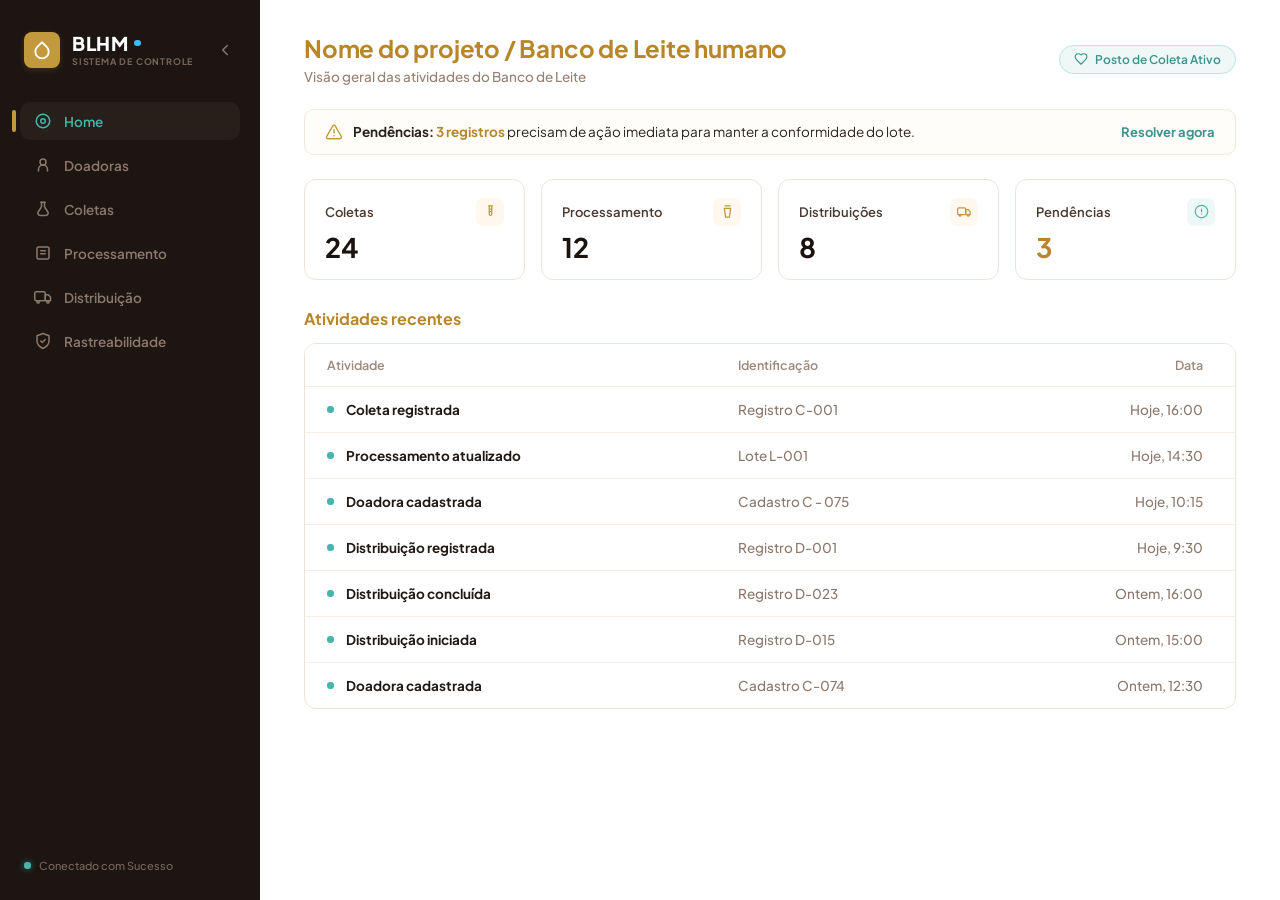
==== index.html @ d9b22a20 "feat: adiciona código das telas para ficar igual ao Figma" ====
<!DOCTYPE html>
<html lang="pt-br">
<head>
    <meta charset="UTF-8">
    <meta name="viewport" content="width=device-width, initial-scale=1.0">
    <title>BLHM - Sistema de Controle | Banco de Leite Humano</title>
    <link rel="stylesheet" href="src/styles/index.css">
</head>
<body>
    <div class="dashboard-layout">
        <!-- Overlay escuro para Mobile -->
        <div class="sidebar-overlay" id="sidebarOverlay" aria-hidden="true"></div>

        <!-- Sidebar Esquerda -->
        <aside class="sidebar" id="sidebar">
            <div class="brand-section">
                <div class="brand-wrapper">
                    <div class="brand-logo" title="BLHM">
                        <!-- Ícone de gota BLHM -->
                        <svg viewBox="0 0 24 24" width="20" height="20" fill="none" stroke="currentColor" stroke-width="2.2" stroke-linecap="round" stroke-linejoin="round">
                            <path d="M12 2.69l5.66 5.66a8 8 0 1 1-11.31 0z"></path>
                        </svg>
                    </div>
                    <div class="brand-text">
                        <div class="brand-title-wrap">
                            <span class="brand-title">BLHM</span>
                            <span class="brand-dot"></span>
                        </div>
                        <span class="brand-subtitle">SISTEMA DE CONTROLE</span>
                    </div>
                </div>

                <!-- Botão de Fechar no Mobile -->
                <button class="sidebar-action-btn sidebar-close-btn" id="sidebarCloseBtn" aria-label="Fechar Menu" title="Fechar Menu">
                    <svg viewBox="0 0 24 24" fill="none" stroke="currentColor" stroke-width="2" stroke-linecap="round" stroke-linejoin="round">
                        <line x1="18" y1="6" x2="6" y2="18"></line>
                        <line x1="6" y1="6" x2="18" y2="18"></line>
                    </svg>
                </button>

                <!-- Botão de Recolher no Desktop -->
                <button class="sidebar-action-btn" id="collapseDesktopBtn" aria-label="Recolher Menu" title="Recolher Sidebar">
                    <svg viewBox="0 0 24 24" fill="none" stroke="currentColor" stroke-width="2" stroke-linecap="round" stroke-linejoin="round">
                        <polyline points="15 18 9 12 15 6"></polyline>
                    </svg>
                </button>
            </div>

            <!-- Menu de Navegação -->
            <nav class="sidebar-nav">
                <a href="#home" class="nav-link active" title="Home">
                    <span class="nav-icon">
                        <svg viewBox="0 0 24 24" fill="none" stroke="currentColor" stroke-width="2" stroke-linecap="round" stroke-linejoin="round">
                            <circle cx="12" cy="12" r="9"></circle>
                            <circle cx="12" cy="12" r="3"></circle>
                        </svg>
                    </span>
                    <span class="nav-text">Home</span>
                </a>
                <a href="#doadoras" class="nav-link" title="Doadoras">
                    <span class="nav-icon">
                        <svg viewBox="0 0 24 24" fill="none" stroke="currentColor" stroke-width="2" stroke-linecap="round" stroke-linejoin="round">
                            <circle cx="12" cy="8" r="4"></circle>
                            <path d="M6 20v-2a6 6 0 0 1 12 0v2"></path>
                        </svg>
                    </span>
                    <span class="nav-text">Doadoras</span>
                </a>
                <a href="#coletas" class="nav-link" title="Coletas">
                    <span class="nav-icon">
                        <svg viewBox="0 0 24 24" fill="none" stroke="currentColor" stroke-width="2" stroke-linecap="round" stroke-linejoin="round">
                            <path d="M9 3h6"></path>
                            <path d="M10 3v5.5a2.5 2.5 0 0 1-.5 1.5l-4 6a3 3 0 0 0 2.5 4.5h8a3 3 0 0 0 2.5-4.5l-4-6a2.5 2.5 0 0 1-.5-1.5V3"></path>
                        </svg>
                    </span>
                    <span class="nav-text">Coletas</span>
                </a>
                <a href="#processamento" class="nav-link" title="Processamento">
                    <span class="nav-icon">
                        <svg viewBox="0 0 24 24" fill="none" stroke="currentColor" stroke-width="2" stroke-linecap="round" stroke-linejoin="round">
                            <rect x="4" y="4" width="16" height="16" rx="2"></rect>
                            <line x1="9" y1="9" x2="15" y2="9"></line>
                            <line x1="9" y1="13" x2="15" y2="13"></line>
                        </svg>
                    </span>
                    <span class="nav-text">Processamento</span>
                </a>
                <a href="#distribuicao" class="nav-link" title="Distribuição">
                    <span class="nav-icon">
                        <svg viewBox="0 0 24 24" fill="none" stroke="currentColor" stroke-width="2" stroke-linecap="round" stroke-linejoin="round">
                            <rect x="1" y="5" width="14" height="12" rx="2"></rect>
                            <path d="M15 9h4l3 3v5h-7V9z"></path>
                            <circle cx="5.5" cy="18.5" r="1.5"></circle>
                            <circle cx="18.5" cy="18.5" r="1.5"></circle>
                        </svg>
                    </span>
                    <span class="nav-text">Distribuição</span>
                </a>
                <a href="#rastreabilidade" class="nav-link" title="Rastreabilidade">
                    <span class="nav-icon">
                        <svg viewBox="0 0 24 24" fill="none" stroke="currentColor" stroke-width="2" stroke-linecap="round" stroke-linejoin="round">
                            <path d="M12 22s8-4 8-10V5l-8-3-8 3v7c0 6 8 10 8 10z"></path>
                            <polyline points="9 12 11 14 15 10"></polyline>
                        </svg>
                    </span>
                    <span class="nav-text">Rastreabilidade</span>
                </a>
            </nav>

            <!-- Rodapé Conexão -->
            <div class="sidebar-footer">
                <div class="connection-badge">
                    <span class="connection-dot"></span>
                    <span class="connection-text">Conectado com Sucesso</span>
                </div>
            </div>
        </aside>

        <!-- Conteúdo Principal -->
        <main class="main-wrapper">
            <!-- Cabeçalho -->
            <header class="dashboard-header">
                <div class="header-left-group">
                    <!-- Botão Toggle Hamburger (Mobile) -->
                    <button class="menu-toggle-btn" id="sidebarToggleBtn" aria-label="Abrir Menu Lateral" title="Abrir Menu">
                        <svg viewBox="0 0 24 24" fill="none" stroke="currentColor" stroke-width="2" stroke-linecap="round" stroke-linejoin="round">
                            <line x1="3" y1="12" x2="21" y2="12"></line>
                            <line x1="3" y1="6" x2="21" y2="6"></line>
                            <line x1="3" y1="18" x2="21" y2="18"></line>
                        </svg>
                    </button>
                    <div class="header-titles">
                        <h1 class="main-heading">Nome do projeto / Banco de Leite humano</h1>
                        <p class="sub-heading">Visão geral das atividades do Banco de Leite</p>
                    </div>
                </div>

                <div class="header-status">
                    <div class="status-badge">
                        <svg viewBox="0 0 24 24" fill="none" stroke="currentColor" stroke-width="2" stroke-linecap="round" stroke-linejoin="round">
                            <path d="M19 14c1.49-1.46 3-3.21 3-5.5A5.5 5.5 0 0 0 16.5 3c-1.76 0-3 .5-4.5 2-1.5-1.5-2.74-2-4.5-2A5.5 5.5 0 0 0 2 8.5c0 2.3 1.5 4.05 3 5.5l7 7Z"></path>
                        </svg>
                        <span>Posto de Coleta Ativo</span>
                    </div>
                </div>
            </header>

            <!-- Alerta Pendências -->
            <div class="alert-banner">
                <div class="alert-content">
                    <span class="alert-icon">
                        <svg viewBox="0 0 24 24" width="18" height="18" fill="none" stroke="currentColor" stroke-width="2" stroke-linecap="round" stroke-linejoin="round">
                            <path d="m21.73 18-8-14a2 2 0 0 0-3.48 0l-8 14A2 2 0 0 0 4 21h16a2 2 0 0 0 1.73-3Z"></path>
                            <line x1="12" y1="9" x2="12" y2="13"></line>
                            <line x1="12" y1="17" x2="12.01" y2="17"></line>
                        </svg>
                    </span>
                    <p>
                        <span class="alert-strong">Pendências:</span> <span class="alert-highlight">3 registros</span> precisam de ação imediata para manter a conformidade do lote.
                    </p>
                </div>
                <a href="#resolver" class="alert-action">Resolver agora</a>
            </div>

            <!-- Cards de Métricas -->
            <section class="metrics-grid">
                <!-- Coletas -->
                <div class="metric-card">
                    <div class="metric-top">
                        <span class="metric-title">Coletas</span>
                        <div class="metric-icon-box amber">
                            <svg viewBox="0 0 24 24" fill="none" stroke="currentColor" stroke-width="2" stroke-linecap="round" stroke-linejoin="round">
                                <path d="M9 3h6"></path>
                                <path d="M10 3v13a2 2 0 0 0 4 0V3"></path>
                                <line x1="10" y1="8" x2="14" y2="8"></line>
                                <line x1="10" y1="12" x2="13" y2="12"></line>
                            </svg>
                        </div>
                    </div>
                    <div class="metric-number">24</div>
                </div>

                <!-- Processamento -->
                <div class="metric-card">
                    <div class="metric-top">
                        <span class="metric-title">Processamento</span>
                        <div class="metric-icon-box amber">
                            <svg viewBox="0 0 24 24" fill="none" stroke="currentColor" stroke-width="2" stroke-linecap="round" stroke-linejoin="round">
                                <path d="M8 3h8"></path>
                                <path d="M7 7h10"></path>
                                <path d="M7 7l2 14h6l2-14"></path>
                            </svg>
                        </div>
                    </div>
                    <div class="metric-number">12</div>
                </div>

                <!-- Distribuições -->
                <div class="metric-card">
                    <div class="metric-top">
                        <span class="metric-title">Distribuições</span>
                        <div class="metric-icon-box amber">
                            <svg viewBox="0 0 24 24" fill="none" stroke="currentColor" stroke-width="2" stroke-linecap="round" stroke-linejoin="round">
                                <rect x="1" y="6" width="13" height="11" rx="2"></rect>
                                <path d="M14 9h4l3 3v5h-7V9z"></path>
                                <circle cx="5" cy="18" r="1.5"></circle>
                                <circle cx="18" cy="18" r="1.5"></circle>
                            </svg>
                        </div>
                    </div>
                    <div class="metric-number">8</div>
                </div>

                <!-- Pendências -->
                <div class="metric-card">
                    <div class="metric-top">
                        <span class="metric-title">Pendências</span>
                        <div class="metric-icon-box teal">
                            <svg viewBox="0 0 24 24" fill="none" stroke="currentColor" stroke-width="2" stroke-linecap="round" stroke-linejoin="round">
                                <circle cx="12" cy="12" r="10"></circle>
                                <line x1="12" y1="8" x2="12" y2="12"></line>
                                <line x1="12" y1="16" x2="12.01" y2="16"></line>
                            </svg>
                        </div>
                    </div>
                    <div class="metric-number highlight-amber">3</div>
                </div>
            </section>

            <!-- Tabela de Atividades Recentes -->
            <section class="activities-section">
                <h2 class="section-title">Atividades recentes</h2>
                <div class="activities-table-card">
                    <table class="activities-table">
                        <thead>
                            <tr>
                                <th>Atividade</th>
                                <th>Identificação</th>
                                <th>Data</th>
                            </tr>
                        </thead>
                        <tbody>
                            <tr>
                                <td>
                                    <div class="activity-cell">
                                        <span class="activity-bullet"></span>
                                        <span>Coleta registrada</span>
                                    </div>
                                </td>
                                <td>Registro C-001</td>
                                <td>Hoje, 16:00</td>
                            </tr>
                            <tr>
                                <td>
                                    <div class="activity-cell">
                                        <span class="activity-bullet"></span>
                                        <span>Processamento atualizado</span>
                                    </div>
                                </td>
                                <td>Lote L-001</td>
                                <td>Hoje, 14:30</td>
                            </tr>
                            <tr>
                                <td>
                                    <div class="activity-cell">
                                        <span class="activity-bullet"></span>
                                        <span>Doadora cadastrada</span>
                                    </div>
                                </td>
                                <td>Cadastro C - 075</td>
                                <td>Hoje, 10:15</td>
                            </tr>
                            <tr>
                                <td>
                                    <div class="activity-cell">
                                        <span class="activity-bullet"></span>
                                        <span>Distribuição registrada</span>
                                    </div>
                                </td>
                                <td>Registro D-001</td>
                                <td>Hoje, 9:30</td>
                            </tr>
                            <tr>
                                <td>
                                    <div class="activity-cell">
                                        <span class="activity-bullet"></span>
                                        <span>Distribuição concluída</span>
                                    </div>
                                </td>
                                <td>Registro D-023</td>
                                <td>Ontem, 16:00</td>
                            </tr>
                            <tr>
                                <td>
                                    <div class="activity-cell">
                                        <span class="activity-bullet"></span>
                                        <span>Distribuição iniciada</span>
                                    </div>
                                </td>
                                <td>Registro D-015</td>
                                <td>Ontem, 15:00</td>
                            </tr>
                            <tr>
                                <td>
                                    <div class="activity-cell">
                                        <span class="activity-bullet"></span>
                                        <span>Doadora cadastrada</span>
                                    </div>
                                </td>
                                <td>Cadastro C-074</td>
                                <td>Ontem, 12:30</td>
                            </tr>
                        </tbody>
                    </table>
                </div>
            </section>
        </main>
    </div>

    <!-- Script de controle da Sidebar e Interatividades -->
    <script src="src/scripts/sidebar.js"></script>
</body>
</html>
---- src/styles/index.css ----
@import url("./geral.css");
@import url("./dashboard.css");
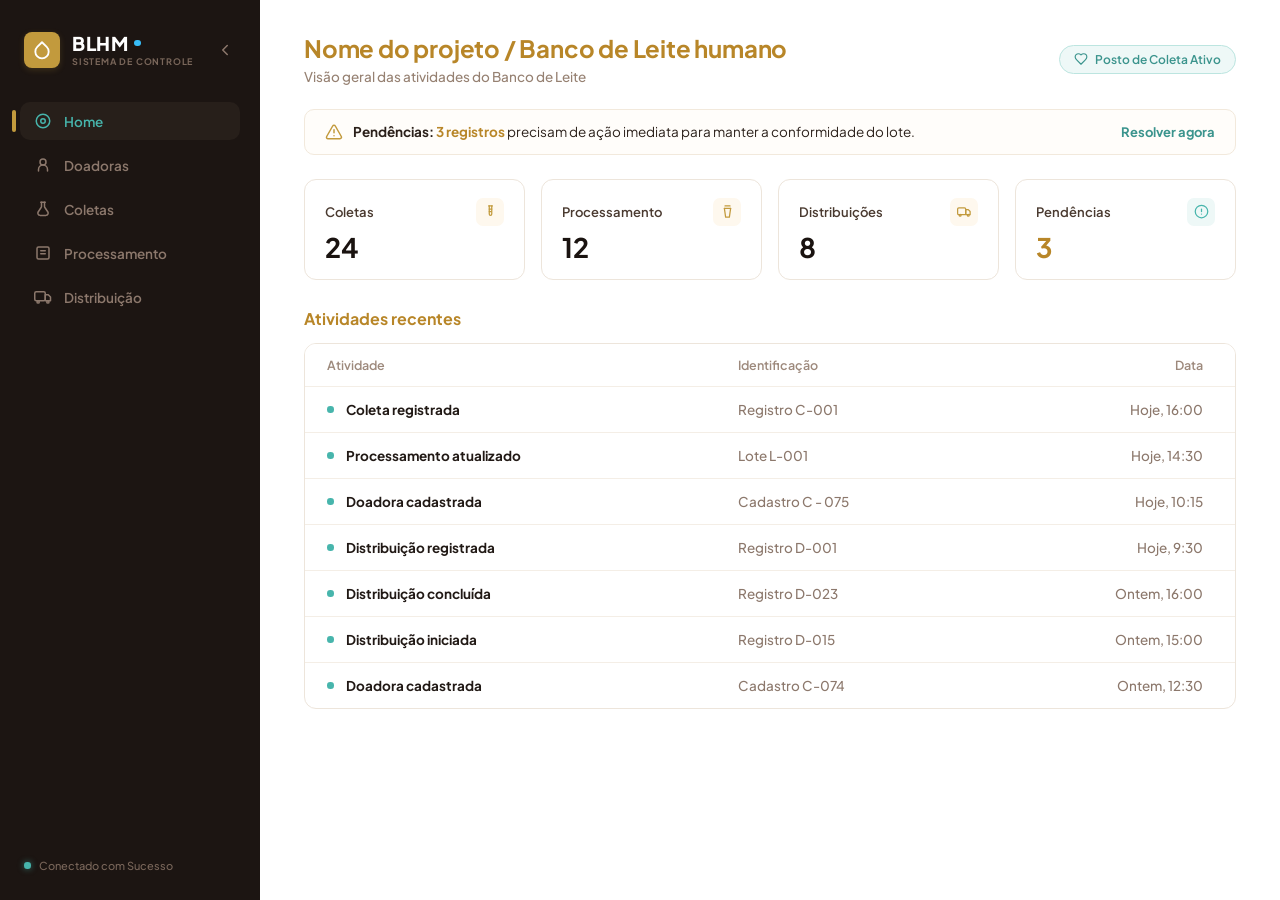
==== commit dca7a08a: "feat: tela de distribuição" ====
--- a/index.html
+++ b/index.html
@@ -48,7 +48,7 @@
 
             <!-- Menu de Navegação -->
             <nav class="sidebar-nav">
-                <a href="#home" class="nav-link active" title="Home">
+                <a href="index.html" class="nav-link active" title="Home">
                     <span class="nav-icon">
                         <svg viewBox="0 0 24 24" fill="none" stroke="currentColor" stroke-width="2" stroke-linecap="round" stroke-linejoin="round">
                             <circle cx="12" cy="12" r="9"></circle>
@@ -57,7 +57,7 @@
                     </span>
                     <span class="nav-text">Home</span>
                 </a>
-                <a href="#doadoras" class="nav-link" title="Doadoras">
+                <a href="pages/doadoras.html" class="nav-link" title="Doadoras">
                     <span class="nav-icon">
                         <svg viewBox="0 0 24 24" fill="none" stroke="currentColor" stroke-width="2" stroke-linecap="round" stroke-linejoin="round">
                             <circle cx="12" cy="8" r="4"></circle>
@@ -66,7 +66,7 @@
                     </span>
                     <span class="nav-text">Doadoras</span>
                 </a>
-                <a href="#coletas" class="nav-link" title="Coletas">
+                <a href="pages/coletas.html" class="nav-link" title="Coletas">
                     <span class="nav-icon">
                         <svg viewBox="0 0 24 24" fill="none" stroke="currentColor" stroke-width="2" stroke-linecap="round" stroke-linejoin="round">
                             <path d="M9 3h6"></path>
@@ -75,7 +75,7 @@
                     </span>
                     <span class="nav-text">Coletas</span>
                 </a>
-                <a href="#processamento" class="nav-link" title="Processamento">
+                <a href="pages/processamento.html" class="nav-link" title="Processamento">
                     <span class="nav-icon">
                         <svg viewBox="0 0 24 24" fill="none" stroke="currentColor" stroke-width="2" stroke-linecap="round" stroke-linejoin="round">
                             <rect x="4" y="4" width="16" height="16" rx="2"></rect>
@@ -85,7 +85,7 @@
                     </span>
                     <span class="nav-text">Processamento</span>
                 </a>
-                <a href="#distribuicao" class="nav-link" title="Distribuição">
+                <a href="pages/distribuicao.html" class="nav-link" title="Distribuição">
                     <span class="nav-icon">
                         <svg viewBox="0 0 24 24" fill="none" stroke="currentColor" stroke-width="2" stroke-linecap="round" stroke-linejoin="round">
                             <rect x="1" y="5" width="14" height="12" rx="2"></rect>
@@ -95,15 +95,6 @@
                         </svg>
                     </span>
                     <span class="nav-text">Distribuição</span>
-                </a>
-                <a href="#rastreabilidade" class="nav-link" title="Rastreabilidade">
-                    <span class="nav-icon">
-                        <svg viewBox="0 0 24 24" fill="none" stroke="currentColor" stroke-width="2" stroke-linecap="round" stroke-linejoin="round">
-                            <path d="M12 22s8-4 8-10V5l-8-3-8 3v7c0 6 8 10 8 10z"></path>
-                            <polyline points="9 12 11 14 15 10"></polyline>
-                        </svg>
-                    </span>
-                    <span class="nav-text">Rastreabilidade</span>
                 </a>
             </nav>
 
--- a/src/styles/index.css
+++ b/src/styles/index.css
@@ -1,2 +1,7 @@
 @import url("./geral.css");
-@import url("./dashboard.css");+@import url("./dashboard.css");
+@import url("./modal.css");
+@import url("./doadoras.css");
+@import url("./coletas.css");
+@import url("./processamento.css");
+@import url("./distribuicao.css");
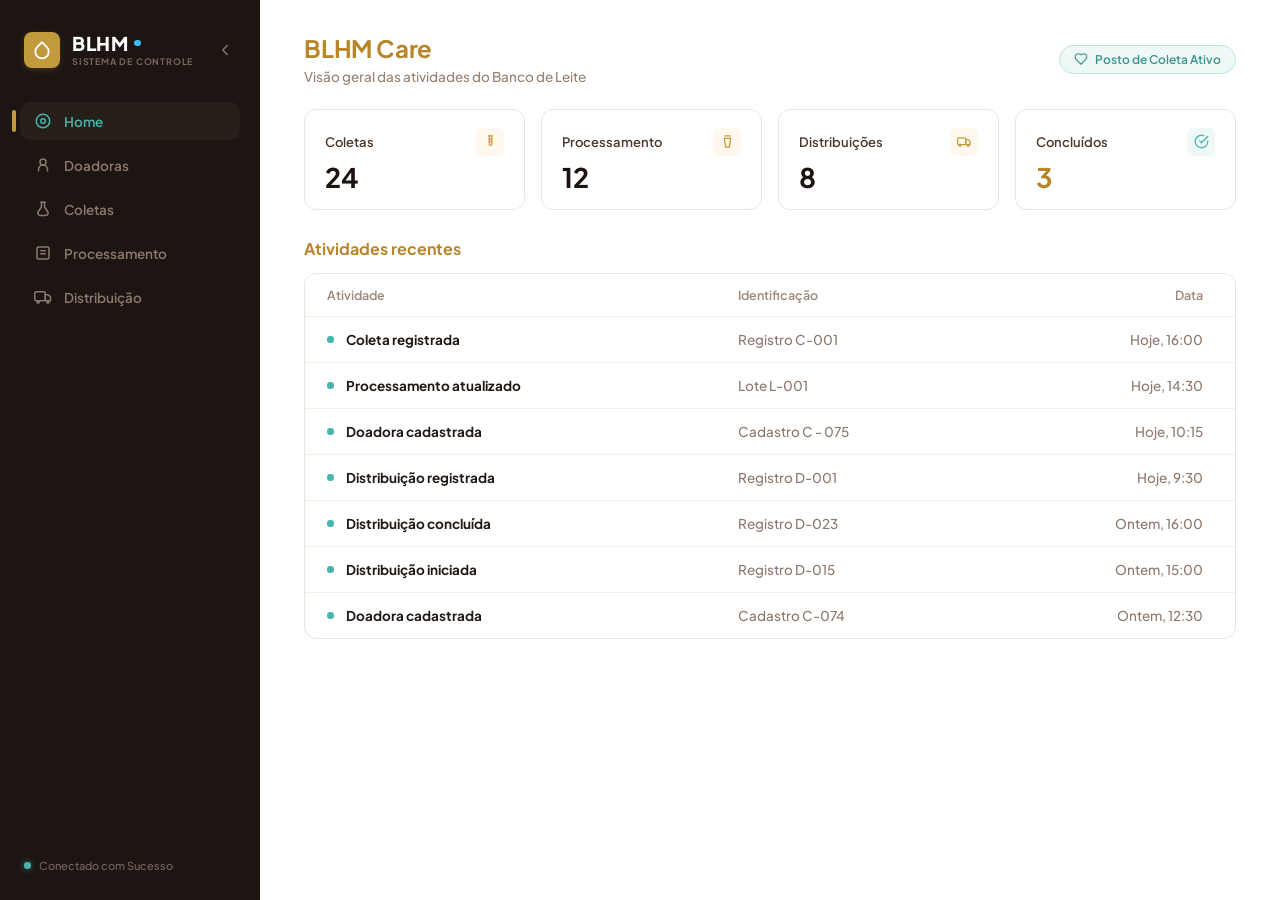
==== commit f3638aac: "fix: correções de bugs pedidos pelo gestor Yago" ====
--- a/index.html
+++ b/index.html
@@ -121,7 +121,7 @@
                         </svg>
                     </button>
                     <div class="header-titles">
-                        <h1 class="main-heading">Nome do projeto / Banco de Leite humano</h1>
+                        <h1 class="main-heading">BLHM Care</h1>
                         <p class="sub-heading">Visão geral das atividades do Banco de Leite</p>
                     </div>
                 </div>
@@ -135,23 +135,6 @@
                     </div>
                 </div>
             </header>
-
-            <!-- Alerta Pendências -->
-            <div class="alert-banner">
-                <div class="alert-content">
-                    <span class="alert-icon">
-                        <svg viewBox="0 0 24 24" width="18" height="18" fill="none" stroke="currentColor" stroke-width="2" stroke-linecap="round" stroke-linejoin="round">
-                            <path d="m21.73 18-8-14a2 2 0 0 0-3.48 0l-8 14A2 2 0 0 0 4 21h16a2 2 0 0 0 1.73-3Z"></path>
-                            <line x1="12" y1="9" x2="12" y2="13"></line>
-                            <line x1="12" y1="17" x2="12.01" y2="17"></line>
-                        </svg>
-                    </span>
-                    <p>
-                        <span class="alert-strong">Pendências:</span> <span class="alert-highlight">3 registros</span> precisam de ação imediata para manter a conformidade do lote.
-                    </p>
-                </div>
-                <a href="#resolver" class="alert-action">Resolver agora</a>
-            </div>
 
             <!-- Cards de Métricas -->
             <section class="metrics-grid">
@@ -202,15 +185,14 @@
                     <div class="metric-number">8</div>
                 </div>
 
-                <!-- Pendências -->
-                <div class="metric-card">
-                    <div class="metric-top">
-                        <span class="metric-title">Pendências</span>
+                <!-- Concluídos -->
+                <div class="metric-card">
+                    <div class="metric-top">
+                        <span class="metric-title">Concluídos</span>
                         <div class="metric-icon-box teal">
                             <svg viewBox="0 0 24 24" fill="none" stroke="currentColor" stroke-width="2" stroke-linecap="round" stroke-linejoin="round">
-                                <circle cx="12" cy="12" r="10"></circle>
-                                <line x1="12" y1="8" x2="12" y2="12"></line>
-                                <line x1="12" y1="16" x2="12.01" y2="16"></line>
+                                <path d="M22 11.08V12a10 10 0 1 1-5.93-9.14"></path>
+                                <polyline points="22 4 12 14.01 9 11.01"></polyline>
                             </svg>
                         </div>
                     </div>
